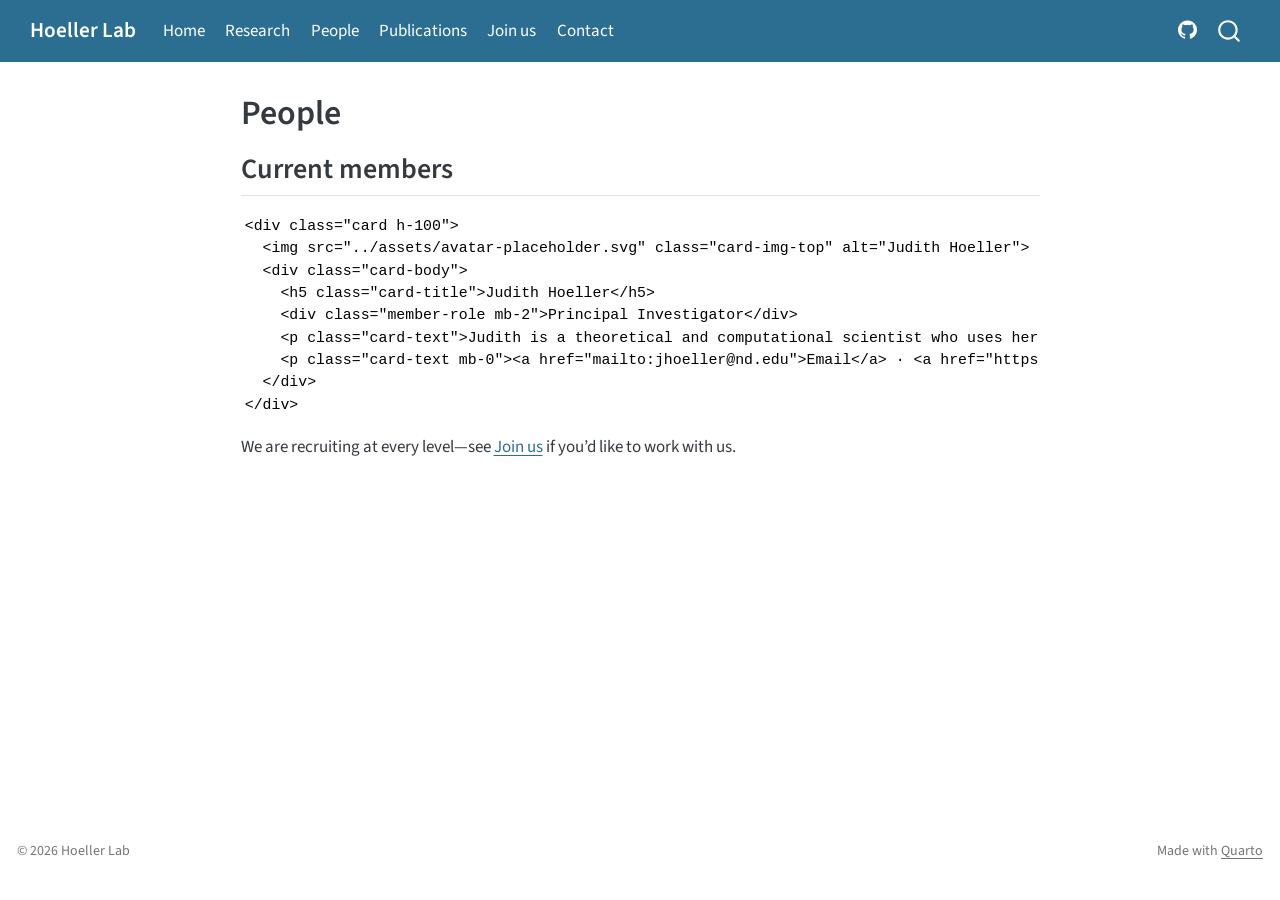
==== people/index.html @ ae56d8a6 "Built site for gh-pages" ====
<!DOCTYPE html>
<html xmlns="http://www.w3.org/1999/xhtml" lang="en" xml:lang="en"><head>

<meta charset="utf-8">
<meta name="generator" content="quarto-1.9.38">

<meta name="viewport" content="width=device-width, initial-scale=1.0, user-scalable=yes">


<title>People – Hoeller Lab</title>
<style>
/* Default styles provided by pandoc.
** See https://pandoc.org/MANUAL.html#variables-for-html for config info.
*/
code{white-space: pre-wrap;}
span.smallcaps{font-variant: small-caps;}
div.columns{display: flex; gap: min(4vw, 1.5em);}
div.column{flex: auto; overflow-x: auto;}
div.hanging-indent{margin-left: 1.5em; text-indent: -1.5em;}
ul.task-list{list-style: none;}
ul.task-list li input[type="checkbox"] {
  width: 0.8em;
  margin: 0 0.8em 0.2em -1em; /* quarto-specific, see https://github.com/quarto-dev/quarto-cli/issues/4556 */ 
  vertical-align: middle;
}
</style>


<script src="../site_libs/quarto-nav/quarto-nav.js"></script>
<script src="../site_libs/clipboard/clipboard.min.js"></script>
<script src="../site_libs/quarto-search/autocomplete.umd.js"></script>
<script src="../site_libs/quarto-search/fuse.min.js"></script>
<script src="../site_libs/quarto-search/quarto-search.js"></script>
<meta name="quarto:offset" content="../">
<script src="../site_libs/quarto-html/quarto.js" type="module"></script>
<script src="../site_libs/quarto-html/tabsets/tabsets.js" type="module"></script>
<script src="../site_libs/quarto-html/popper.min.js"></script>
<script src="../site_libs/quarto-html/tippy.umd.min.js"></script>
<script src="../site_libs/quarto-html/anchor.min.js"></script>
<link href="../site_libs/quarto-html/tippy.css" rel="stylesheet">
<link href="../site_libs/quarto-html/quarto-syntax-highlighting-15634bcf2e68342d4ad2dfa704d543f6.css" rel="stylesheet" id="quarto-text-highlighting-styles">
<script src="../site_libs/bootstrap/bootstrap.min.js"></script>
<link href="../site_libs/bootstrap/bootstrap-icons.css" rel="stylesheet">
<link href="../site_libs/bootstrap/bootstrap-943468c8ff3b602258d80865b2e9649a.min.css" rel="stylesheet" append-hash="true" id="quarto-bootstrap" data-mode="light">
<script id="quarto-search-options" type="application/json">{
  "location": "navbar",
  "copy-button": false,
  "collapse-after": 3,
  "panel-placement": "end",
  "type": "overlay",
  "limit": 50,
  "keyboard-shortcut": [
    "f",
    "/",
    "s"
  ],
  "show-item-context": false,
  "language": {
    "search-no-results-text": "No results",
    "search-matching-documents-text": "matching documents",
    "search-copy-link-title": "Copy link to search",
    "search-hide-matches-text": "Hide additional matches",
    "search-more-match-text": "more match in this document",
    "search-more-matches-text": "more matches in this document",
    "search-clear-button-title": "Clear",
    "search-text-placeholder": "",
    "search-detached-cancel-button-title": "Cancel",
    "search-submit-button-title": "Submit",
    "search-label": "Search"
  }
}</script>


</head>

<body class="nav-fixed fullcontent quarto-light">

<div id="quarto-search-results"></div>
  <header id="quarto-header" class="headroom fixed-top">
    <nav class="navbar navbar-expand-lg " data-bs-theme="dark">
      <div class="navbar-container container-fluid">
      <div class="navbar-brand-container mx-auto">
    <a class="navbar-brand" href="../index.html">
    <span class="navbar-title">Hoeller Lab</span>
    </a>
  </div>
            <div id="quarto-search" class="" title="Search"></div>
          <button class="navbar-toggler" type="button" data-bs-toggle="collapse" data-bs-target="#navbarCollapse" aria-controls="navbarCollapse" role="menu" aria-expanded="false" aria-label="Toggle navigation" onclick="if (window.quartoToggleHeadroom) { window.quartoToggleHeadroom(); }">
  <span class="navbar-toggler-icon"></span>
</button>
          <div class="collapse navbar-collapse" id="navbarCollapse">
            <ul class="navbar-nav navbar-nav-scroll me-auto">
  <li class="nav-item">
    <a class="nav-link" href="../index.html"> 
<span class="menu-text">Home</span></a>
  </li>  
  <li class="nav-item">
    <a class="nav-link" href="../research.html"> 
<span class="menu-text">Research</span></a>
  </li>  
  <li class="nav-item">
    <a class="nav-link active" href="../people/index.html" aria-current="page"> 
<span class="menu-text">People</span></a>
  </li>  
  <li class="nav-item">
    <a class="nav-link" href="../publications.html"> 
<span class="menu-text">Publications</span></a>
  </li>  
  <li class="nav-item">
    <a class="nav-link" href="../join.html"> 
<span class="menu-text">Join us</span></a>
  </li>  
  <li class="nav-item">
    <a class="nav-link" href="../contact.html"> 
<span class="menu-text">Contact</span></a>
  </li>  
</ul>
            <ul class="navbar-nav navbar-nav-scroll ms-auto">
  <li class="nav-item compact">
    <a class="nav-link" href="https://github.com/hoellerlab"> <i class="bi bi-github" role="img" aria-label="GitHub">
</i> 
<span class="menu-text"></span></a>
  </li>  
</ul>
          </div> <!-- /navcollapse -->
            <div class="quarto-navbar-tools">
</div>
      </div> <!-- /container-fluid -->
    </nav>
</header>
<!-- content -->
<div id="quarto-content" class="quarto-container page-columns page-rows-contents page-layout-article page-navbar">
<!-- sidebar -->
<!-- margin-sidebar -->
    
<!-- main -->
<main class="content" id="quarto-document-content">

<header id="title-block-header" class="quarto-title-block default">
<div class="quarto-title">
<h1 class="title">People</h1>
</div>



<div class="quarto-title-meta">

    
  
    
  </div>
  


</header>


<section id="current-members" class="level2">
<h2 class="anchored" data-anchor-id="current-members">Current members</h2>
<div class="people-grid row row-cols-1 row-cols-sm-2 row-cols-lg-3 g-4">
<div class="col">
<pre><code>&lt;div class="card h-100"&gt;
  &lt;img src="../assets/avatar-placeholder.svg" class="card-img-top" alt="Judith Hoeller"&gt;
  &lt;div class="card-body"&gt;
    &lt;h5 class="card-title"&gt;Judith Hoeller&lt;/h5&gt;
    &lt;div class="member-role mb-2"&gt;Principal Investigator&lt;/div&gt;
    &lt;p class="card-text"&gt;Judith is a theoretical and computational scientist who uses her background in mathematics and physics to study how the brain processes visual information. She earned her degrees at ETH Zurich, completed a PhD in theoretical condensed-matter physics at Yale, and moved into systems neuroscience as a postdoc at HHMI's Janelia Research Campus. Outside the lab she is usually outdoors—hiking, exploring new places, or swimming in lakes.&lt;/p&gt;
    &lt;p class="card-text mb-0"&gt;&lt;a href="mailto:jhoeller@nd.edu"&gt;Email&lt;/a&gt; · &lt;a href="https://scholar.google.com/citations?user=FicZM4wAAAAJ&amp;amp;hl=en"&gt;Google Scholar&lt;/a&gt; · &lt;a href="https://orcid.org/0009-0004-7261-4156"&gt;ORCID&lt;/a&gt;&lt;/p&gt;
  &lt;/div&gt;
&lt;/div&gt;</code></pre>
</div>
<p><!-- To add a member, copy one <div class="col"> … </div> block above and edit the photo, name, role, bio, and links. --></p>
</div>
<p>We are recruiting at every level—see <a href="../join.html">Join us</a> if you’d like to work with us.</p>


</section>

</main> <!-- /main -->
<script id="quarto-html-after-body" type="application/javascript">
  window.document.addEventListener("DOMContentLoaded", function (event) {
    const icon = "";
    const anchorJS = new window.AnchorJS();
    anchorJS.options = {
      placement: 'right',
      icon: icon
    };
    anchorJS.add('.anchored');
    const isCodeAnnotation = (el) => {
      for (const clz of el.classList) {
        if (clz.startsWith('code-annotation-')) {                     
          return true;
        }
      }
      return false;
    }
    const onCopySuccess = function(e) {
      // button target
      const button = e.trigger;
      // don't keep focus
      button.blur();
      // flash "checked"
      button.classList.add('code-copy-button-checked');
      var currentTitle = button.getAttribute("title");
      button.setAttribute("title", "Copied!");
      let tooltip;
      if (window.bootstrap) {
        button.setAttribute("data-bs-toggle", "tooltip");
        button.setAttribute("data-bs-placement", "left");
        button.setAttribute("data-bs-title", "Copied!");
        tooltip = new bootstrap.Tooltip(button, 
          { trigger: "manual", 
            customClass: "code-copy-button-tooltip",
            offset: [0, -8]});
        tooltip.show();    
      }
      setTimeout(function() {
        if (tooltip) {
          tooltip.hide();
          button.removeAttribute("data-bs-title");
          button.removeAttribute("data-bs-toggle");
          button.removeAttribute("data-bs-placement");
        }
        button.setAttribute("title", currentTitle);
        button.classList.remove('code-copy-button-checked');
      }, 1000);
      // clear code selection
      e.clearSelection();
    }
    const getTextToCopy = function(trigger) {
      const outerScaffold = trigger.parentElement.cloneNode(true);
      const codeEl = outerScaffold.querySelector('code');
      for (const childEl of codeEl.children) {
        if (isCodeAnnotation(childEl)) {
          childEl.remove();
        }
      }
      return codeEl.innerText;
    }
    const clipboard = new window.ClipboardJS('.code-copy-button:not([data-in-quarto-modal])', {
      text: getTextToCopy
    });
    clipboard.on('success', onCopySuccess);
    if (window.document.getElementById('quarto-embedded-source-code-modal')) {
      const clipboardModal = new window.ClipboardJS('.code-copy-button[data-in-quarto-modal]', {
        text: getTextToCopy,
        container: window.document.getElementById('quarto-embedded-source-code-modal')
      });
      clipboardModal.on('success', onCopySuccess);
    }
      var localhostRegex = new RegExp(/^(?:http|https):\/\/localhost\:?[0-9]*\//);
      var mailtoRegex = new RegExp(/^mailto:/);
        var filterRegex = new RegExp("https:\/\/hoellerlab\.github\.io");
      var isInternal = (href) => {
          return filterRegex.test(href) || localhostRegex.test(href) || mailtoRegex.test(href);
      }
      // Inspect non-navigation links and adorn them if external
     var links = window.document.querySelectorAll('a[href]:not(.nav-link):not(.navbar-brand):not(.toc-action):not(.sidebar-link):not(.sidebar-item-toggle):not(.pagination-link):not(.no-external):not([aria-hidden]):not(.dropdown-item):not(.quarto-navigation-tool):not(.about-link)');
      for (var i=0; i<links.length; i++) {
        const link = links[i];
        if (!isInternal(link.href)) {
          // undo the damage that might have been done by quarto-nav.js in the case of
          // links that we want to consider external
          if (link.dataset.originalHref !== undefined) {
            link.href = link.dataset.originalHref;
          }
            // target, if specified
            link.setAttribute("target", "_blank");
            if (link.getAttribute("rel") === null) {
              link.setAttribute("rel", "noopener");
            }
        }
      }
    function tippyHover(el, contentFn, onTriggerFn, onUntriggerFn) {
      const config = {
        allowHTML: true,
        maxWidth: 500,
        delay: 100,
        arrow: false,
        appendTo: function(el) {
            return el.parentElement;
        },
        interactive: true,
        interactiveBorder: 10,
        theme: 'quarto',
        placement: 'bottom-start',
      };
      if (contentFn) {
        config.content = contentFn;
      }
      if (onTriggerFn) {
        config.onTrigger = onTriggerFn;
      }
      if (onUntriggerFn) {
        config.onUntrigger = onUntriggerFn;
      }
      window.tippy(el, config); 
    }
    const noterefs = window.document.querySelectorAll('a[role="doc-noteref"]');
    for (var i=0; i<noterefs.length; i++) {
      const ref = noterefs[i];
      tippyHover(ref, function() {
        // use id or data attribute instead here
        let href = ref.getAttribute('data-footnote-href') || ref.getAttribute('href');
        try { href = new URL(href).hash; } catch {}
        const id = href.replace(/^#\/?/, "");
        const note = window.document.getElementById(id);
        if (note) {
          return note.innerHTML;
        } else {
          return "";
        }
      });
    }
    const xrefs = window.document.querySelectorAll('a.quarto-xref');
    const processXRef = (id, note) => {
      // Strip column container classes
      const stripColumnClz = (el) => {
        el.classList.remove("page-full", "page-columns");
        if (el.children) {
          for (const child of el.children) {
            stripColumnClz(child);
          }
        }
      }
      stripColumnClz(note)
      if (id === null || id.startsWith('sec-')) {
        // Special case sections, only their first couple elements
        const container = document.createElement("div");
        if (note.children && note.children.length > 2) {
          container.appendChild(note.children[0].cloneNode(true));
          for (let i = 1; i < note.children.length; i++) {
            const child = note.children[i];
            if (child.tagName === "P" && child.innerText === "") {
              continue;
            } else {
              container.appendChild(child.cloneNode(true));
              break;
            }
          }
          if (window.Quarto?.typesetMath) {
            window.Quarto.typesetMath(container);
          }
          return container.innerHTML
        } else {
          if (window.Quarto?.typesetMath) {
            window.Quarto.typesetMath(note);
          }
          return note.innerHTML;
        }
      } else {
        // Remove any anchor links if they are present
        const anchorLink = note.querySelector('a.anchorjs-link');
        if (anchorLink) {
          anchorLink.remove();
        }
        if (window.Quarto?.typesetMath) {
          window.Quarto.typesetMath(note);
        }
        if (note.classList.contains("callout")) {
          return note.outerHTML;
        } else {
          return note.innerHTML;
        }
      }
    }
    for (var i=0; i<xrefs.length; i++) {
      const xref = xrefs[i];
      tippyHover(xref, undefined, function(instance) {
        instance.disable();
        let url = xref.getAttribute('href');
        let hash = undefined; 
        if (url.startsWith('#')) {
          hash = url;
        } else {
          try { hash = new URL(url).hash; } catch {}
        }
        if (hash) {
          const id = hash.replace(/^#\/?/, "");
          const note = window.document.getElementById(id);
          if (note !== null) {
            try {
              const html = processXRef(id, note.cloneNode(true));
              instance.setContent(html);
            } finally {
              instance.enable();
              instance.show();
            }
          } else {
            // See if we can fetch this
            fetch(url.split('#')[0])
            .then(res => res.text())
            .then(html => {
              const parser = new DOMParser();
              const htmlDoc = parser.parseFromString(html, "text/html");
              const note = htmlDoc.getElementById(id);
              if (note !== null) {
                const html = processXRef(id, note);
                instance.setContent(html);
              } 
            }).finally(() => {
              instance.enable();
              instance.show();
            });
          }
        } else {
          // See if we can fetch a full url (with no hash to target)
          // This is a special case and we should probably do some content thinning / targeting
          fetch(url)
          .then(res => res.text())
          .then(html => {
            const parser = new DOMParser();
            const htmlDoc = parser.parseFromString(html, "text/html");
            const note = htmlDoc.querySelector('main.content');
            if (note !== null) {
              // This should only happen for chapter cross references
              // (since there is no id in the URL)
              // remove the first header
              if (note.children.length > 0 && note.children[0].tagName === "HEADER") {
                note.children[0].remove();
              }
              const html = processXRef(null, note);
              instance.setContent(html);
            } 
          }).finally(() => {
            instance.enable();
            instance.show();
          });
        }
      }, function(instance) {
      });
    }
        let selectedAnnoteEl;
        const selectorForAnnotation = ( cell, annotation) => {
          let cellAttr = 'data-code-cell="' + cell + '"';
          let lineAttr = 'data-code-annotation="' +  annotation + '"';
          const selector = 'span[' + cellAttr + '][' + lineAttr + ']';
          return selector;
        }
        const selectCodeLines = (annoteEl) => {
          const doc = window.document;
          const targetCell = annoteEl.getAttribute("data-target-cell");
          const targetAnnotation = annoteEl.getAttribute("data-target-annotation");
          const annoteSpan = window.document.querySelector(selectorForAnnotation(targetCell, targetAnnotation));
          const lines = annoteSpan.getAttribute("data-code-lines").split(",");
          const lineIds = lines.map((line) => {
            return targetCell + "-" + line;
          })
          let top = null;
          let height = null;
          let parent = null;
          if (lineIds.length > 0) {
              //compute the position of the single el (top and bottom and make a div)
              const el = window.document.getElementById(lineIds[0]);
              top = el.offsetTop;
              height = el.offsetHeight;
              parent = el.parentElement.parentElement;
            if (lineIds.length > 1) {
              const lastEl = window.document.getElementById(lineIds[lineIds.length - 1]);
              const bottom = lastEl.offsetTop + lastEl.offsetHeight;
              height = bottom - top;
            }
            if (top !== null && height !== null && parent !== null) {
              // cook up a div (if necessary) and position it 
              let div = window.document.getElementById("code-annotation-line-highlight");
              if (div === null) {
                div = window.document.createElement("div");
                div.setAttribute("id", "code-annotation-line-highlight");
                div.style.position = 'absolute';
                parent.appendChild(div);
              }
              div.style.top = top - 2 + "px";
              div.style.height = height + 4 + "px";
              div.style.left = 0;
              let gutterDiv = window.document.getElementById("code-annotation-line-highlight-gutter");
              if (gutterDiv === null) {
                gutterDiv = window.document.createElement("div");
                gutterDiv.setAttribute("id", "code-annotation-line-highlight-gutter");
                gutterDiv.style.position = 'absolute';
                const codeCell = window.document.getElementById(targetCell);
                const gutter = codeCell.querySelector('.code-annotation-gutter');
                gutter.appendChild(gutterDiv);
              }
              gutterDiv.style.top = top - 2 + "px";
              gutterDiv.style.height = height + 4 + "px";
            }
            selectedAnnoteEl = annoteEl;
          }
        };
        const unselectCodeLines = () => {
          const elementsIds = ["code-annotation-line-highlight", "code-annotation-line-highlight-gutter"];
          elementsIds.forEach((elId) => {
            const div = window.document.getElementById(elId);
            if (div) {
              div.remove();
            }
          });
          selectedAnnoteEl = undefined;
        };
          // Handle positioning of the toggle
      window.addEventListener(
        "resize",
        throttle(() => {
          elRect = undefined;
          if (selectedAnnoteEl) {
            selectCodeLines(selectedAnnoteEl);
          }
        }, 10)
      );
      function throttle(fn, ms) {
      let throttle = false;
      let timer;
        return (...args) => {
          if(!throttle) { // first call gets through
              fn.apply(this, args);
              throttle = true;
          } else { // all the others get throttled
              if(timer) clearTimeout(timer); // cancel #2
              timer = setTimeout(() => {
                fn.apply(this, args);
                timer = throttle = false;
              }, ms);
          }
        };
      }
        // Attach click handler to the DT
        const annoteDls = window.document.querySelectorAll('dt[data-target-cell]');
        for (const annoteDlNode of annoteDls) {
          annoteDlNode.addEventListener('click', (event) => {
            const clickedEl = event.target;
            if (clickedEl !== selectedAnnoteEl) {
              unselectCodeLines();
              const activeEl = window.document.querySelector('dt[data-target-cell].code-annotation-active');
              if (activeEl) {
                activeEl.classList.remove('code-annotation-active');
              }
              selectCodeLines(clickedEl);
              clickedEl.classList.add('code-annotation-active');
            } else {
              // Unselect the line
              unselectCodeLines();
              clickedEl.classList.remove('code-annotation-active');
            }
          });
        }
    const findCites = (el) => {
      const parentEl = el.parentElement;
      if (parentEl) {
        const cites = parentEl.dataset.cites;
        if (cites) {
          return {
            el,
            cites: cites.split(' ')
          };
        } else {
          return findCites(el.parentElement)
        }
      } else {
        return undefined;
      }
    };
    var bibliorefs = window.document.querySelectorAll('a[role="doc-biblioref"]');
    for (var i=0; i<bibliorefs.length; i++) {
      const ref = bibliorefs[i];
      const citeInfo = findCites(ref);
      if (citeInfo) {
        tippyHover(citeInfo.el, function() {
          var popup = window.document.createElement('div');
          citeInfo.cites.forEach(function(cite) {
            var citeDiv = window.document.createElement('div');
            citeDiv.classList.add('hanging-indent');
            citeDiv.classList.add('csl-entry');
            var biblioDiv = window.document.getElementById('ref-' + cite);
            if (biblioDiv) {
              citeDiv.innerHTML = biblioDiv.innerHTML;
            }
            popup.appendChild(citeDiv);
          });
          return popup.innerHTML;
        });
      }
    }
  });
  </script>
</div> <!-- /content -->
<footer class="footer">
  <div class="nav-footer">
    <div class="nav-footer-left">
<p>© 2026 Hoeller Lab</p>
</div>   
    <div class="nav-footer-center">
      &nbsp;
    </div>
    <div class="nav-footer-right">
<p>Made with <a href="https://quarto.org">Quarto</a></p>
</div>
  </div>
</footer>




</body></html>
---- site_libs/quarto-html/tippy.css ----
.tippy-box[data-animation=fade][data-state=hidden]{opacity:0}[data-tippy-root]{max-width:calc(100vw - 10px)}.tippy-box{position:relative;background-color:#333;color:#fff;border-radius:4px;font-size:14px;line-height:1.4;white-space:normal;outline:0;transition-property:transform,visibility,opacity}.tippy-box[data-placement^=top]>.tippy-arrow{bottom:0}.tippy-box[data-placement^=top]>.tippy-arrow:before{bottom:-7px;left:0;border-width:8px 8px 0;border-top-color:initial;transform-origin:center top}.tippy-box[data-placement^=bottom]>.tippy-arrow{top:0}.tippy-box[data-placement^=bottom]>.tippy-arrow:before{top:-7px;left:0;border-width:0 8px 8px;border-bottom-color:initial;transform-origin:center bottom}.tippy-box[data-placement^=left]>.tippy-arrow{right:0}.tippy-box[data-placement^=left]>.tippy-arrow:before{border-width:8px 0 8px 8px;border-left-color:initial;right:-7px;transform-origin:center left}.tippy-box[data-placement^=right]>.tippy-arrow{left:0}.tippy-box[data-placement^=right]>.tippy-arrow:before{left:-7px;border-width:8px 8px 8px 0;border-right-color:initial;transform-origin:center right}.tippy-box[data-inertia][data-state=visible]{transition-timing-function:cubic-bezier(.54,1.5,.38,1.11)}.tippy-arrow{width:16px;height:16px;color:#333}.tippy-arrow:before{content:"";position:absolute;border-color:transparent;border-style:solid}.tippy-content{position:relative;padding:5px 9px;z-index:1}
---- site_libs/quarto-html/quarto-syntax-highlighting-15634bcf2e68342d4ad2dfa704d543f6.css ----
/* quarto syntax highlight colors */
:root {
  --quarto-hl-ot-color: #003B4F;
  --quarto-hl-at-color: #657422;
  --quarto-hl-ss-color: #20794D;
  --quarto-hl-an-color: #5E5E5E;
  --quarto-hl-fu-color: #4758AB;
  --quarto-hl-st-color: #20794D;
  --quarto-hl-cf-color: #003B4F;
  --quarto-hl-op-color: #5E5E5E;
  --quarto-hl-er-color: #AD0000;
  --quarto-hl-bn-color: #AD0000;
  --quarto-hl-al-color: #AD0000;
  --quarto-hl-va-color: #111111;
  --quarto-hl-bu-color: inherit;
  --quarto-hl-ex-color: inherit;
  --quarto-hl-pp-color: #AD0000;
  --quarto-hl-in-color: #5E5E5E;
  --quarto-hl-vs-color: #20794D;
  --quarto-hl-wa-color: #5E5E5E;
  --quarto-hl-do-color: #5E5E5E;
  --quarto-hl-im-color: #00769E;
  --quarto-hl-ch-color: #20794D;
  --quarto-hl-dt-color: #AD0000;
  --quarto-hl-fl-color: #AD0000;
  --quarto-hl-co-color: #5E5E5E;
  --quarto-hl-cv-color: #5E5E5E;
  --quarto-hl-cn-color: #8f5902;
  --quarto-hl-sc-color: #5E5E5E;
  --quarto-hl-dv-color: #AD0000;
  --quarto-hl-kw-color: #003B4F;
}

/* other quarto variables */
:root {
  --quarto-font-monospace: SFMono-Regular, Menlo, Monaco, Consolas, "Liberation Mono", "Courier New", monospace;
}

/* syntax highlight based on Pandoc's rules */
pre > code.sourceCode > span {
  color: #003B4F;
}

code.sourceCode > span {
  color: #003B4F;
}

div.sourceCode,
div.sourceCode pre.sourceCode {
  color: #003B4F;
}

/* Normal */
code span {
  color: #003B4F;
}

/* Alert */
code span.al {
  color: #AD0000;
  font-style: inherit;
}

/* Annotation */
code span.an {
  color: #5E5E5E;
  font-style: inherit;
}

/* Attribute */
code span.at {
  color: #657422;
  font-style: inherit;
}

/* BaseN */
code span.bn {
  color: #AD0000;
  font-style: inherit;
}

/* BuiltIn */
code span.bu {
  font-style: inherit;
}

/* ControlFlow */
code span.cf {
  color: #003B4F;
  font-weight: bold;
  font-style: inherit;
}

/* Char */
code span.ch {
  color: #20794D;
  font-style: inherit;
}

/* Constant */
code span.cn {
  color: #8f5902;
  font-style: inherit;
}

/* Comment */
code span.co {
  color: #5E5E5E;
  font-style: inherit;
}

/* CommentVar */
code span.cv {
  color: #5E5E5E;
  font-style: italic;
}

/* Documentation */
code span.do {
  color: #5E5E5E;
  font-style: italic;
}

/* DataType */
code span.dt {
  color: #AD0000;
  font-style: inherit;
}

/* DecVal */
code span.dv {
  color: #AD0000;
  font-style: inherit;
}

/* Error */
code span.er {
  color: #AD0000;
  font-style: inherit;
}

/* Extension */
code span.ex {
  font-style: inherit;
}

/* Float */
code span.fl {
  color: #AD0000;
  font-style: inherit;
}

/* Function */
code span.fu {
  color: #4758AB;
  font-style: inherit;
}

/* Import */
code span.im {
  color: #00769E;
  font-style: inherit;
}

/* Information */
code span.in {
  color: #5E5E5E;
  font-style: inherit;
}

/* Keyword */
code span.kw {
  color: #003B4F;
  font-weight: bold;
  font-style: inherit;
}

/* Operator */
code span.op {
  color: #5E5E5E;
  font-style: inherit;
}

/* Other */
code span.ot {
  color: #003B4F;
  font-style: inherit;
}

/* Preprocessor */
code span.pp {
  color: #AD0000;
  font-style: inherit;
}

/* SpecialChar */
code span.sc {
  color: #5E5E5E;
  font-style: inherit;
}

/* SpecialString */
code span.ss {
  color: #20794D;
  font-style: inherit;
}

/* String */
code span.st {
  color: #20794D;
  font-style: inherit;
}

/* Variable */
code span.va {
  color: #111111;
  font-style: inherit;
}

/* VerbatimString */
code span.vs {
  color: #20794D;
  font-style: inherit;
}

/* Warning */
code span.wa {
  color: #5E5E5E;
  font-style: italic;
}

.prevent-inlining {
  content: "</";
}

/*# sourceMappingURL=f23921c56f73e400b49028c9186a1aa0.css.map */
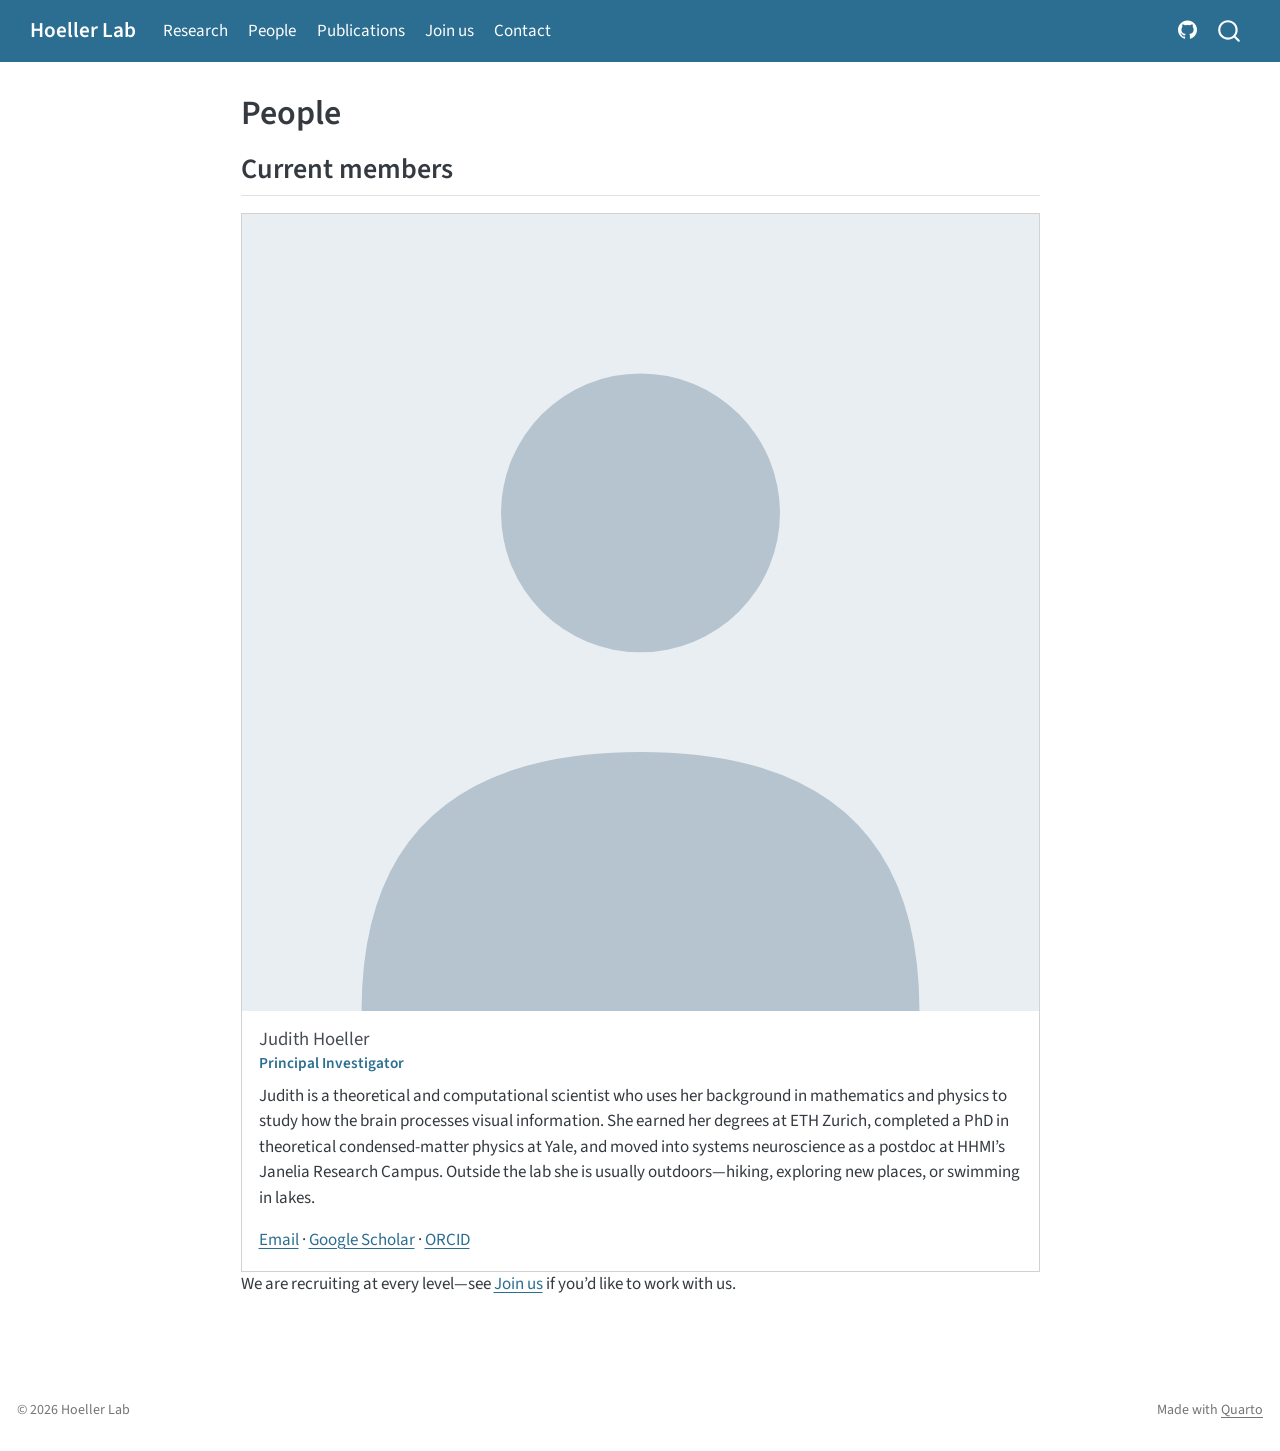
==== commit 7013887c: "Built site for gh-pages" ====
--- a/people/index.html
+++ b/people/index.html
@@ -91,10 +91,6 @@
           <div class="collapse navbar-collapse" id="navbarCollapse">
             <ul class="navbar-nav navbar-nav-scroll me-auto">
   <li class="nav-item">
-    <a class="nav-link" href="../index.html"> 
-<span class="menu-text">Home</span></a>
-  </li>  
-  <li class="nav-item">
     <a class="nav-link" href="../research.html"> 
 <span class="menu-text">Research</span></a>
   </li>  
@@ -159,18 +155,26 @@
 <h2 class="anchored" data-anchor-id="current-members">Current members</h2>
 <div class="people-grid row row-cols-1 row-cols-sm-2 row-cols-lg-3 g-4">
 <div class="col">
-<pre><code>&lt;div class="card h-100"&gt;
-  &lt;img src="../assets/avatar-placeholder.svg" class="card-img-top" alt="Judith Hoeller"&gt;
-  &lt;div class="card-body"&gt;
-    &lt;h5 class="card-title"&gt;Judith Hoeller&lt;/h5&gt;
-    &lt;div class="member-role mb-2"&gt;Principal Investigator&lt;/div&gt;
-    &lt;p class="card-text"&gt;Judith is a theoretical and computational scientist who uses her background in mathematics and physics to study how the brain processes visual information. She earned her degrees at ETH Zurich, completed a PhD in theoretical condensed-matter physics at Yale, and moved into systems neuroscience as a postdoc at HHMI's Janelia Research Campus. Outside the lab she is usually outdoors—hiking, exploring new places, or swimming in lakes.&lt;/p&gt;
-    &lt;p class="card-text mb-0"&gt;&lt;a href="mailto:jhoeller@nd.edu"&gt;Email&lt;/a&gt; · &lt;a href="https://scholar.google.com/citations?user=FicZM4wAAAAJ&amp;amp;hl=en"&gt;Google Scholar&lt;/a&gt; · &lt;a href="https://orcid.org/0009-0004-7261-4156"&gt;ORCID&lt;/a&gt;&lt;/p&gt;
-  &lt;/div&gt;
-&lt;/div&gt;</code></pre>
-</div>
-<p><!-- To add a member, copy one <div class="col"> … </div> block above and edit the photo, name, role, bio, and links. --></p>
-</div>
+<div class="card h-100">
+<img src="../assets/avatar-placeholder.svg" class="card-img-top" alt="Judith Hoeller">
+<div class="card-body">
+<h5 class="card-title anchored">
+Judith Hoeller
+</h5>
+<div class="member-role mb-2">
+Principal Investigator
+</div>
+<p class="card-text">
+Judith is a theoretical and computational scientist who uses her background in mathematics and physics to study how the brain processes visual information. She earned her degrees at ETH Zurich, completed a PhD in theoretical condensed-matter physics at Yale, and moved into systems neuroscience as a postdoc at HHMI’s Janelia Research Campus. Outside the lab she is usually outdoors—hiking, exploring new places, or swimming in lakes.
+</p>
+<p class="card-text mb-0">
+<a href="mailto:jhoeller@nd.edu">Email</a> · <a href="https://scholar.google.com/citations?user=FicZM4wAAAAJ&amp;hl=en">Google Scholar</a> · <a href="https://orcid.org/0009-0004-7261-4156">ORCID</a>
+</p>
+</div>
+</div>
+</div>
+</div>
+<!-- To add a member, copy one whole `<div class="col"> … </div>` block above (from this line's block) and edit the photo, name, role, bio, and links. Keep every HTML tag flush to the left margin — indenting a line by 4+ spaces makes it render as literal text. -->
 <p>We are recruiting at every level—see <a href="../join.html">Join us</a> if you’d like to work with us.</p>
 
 
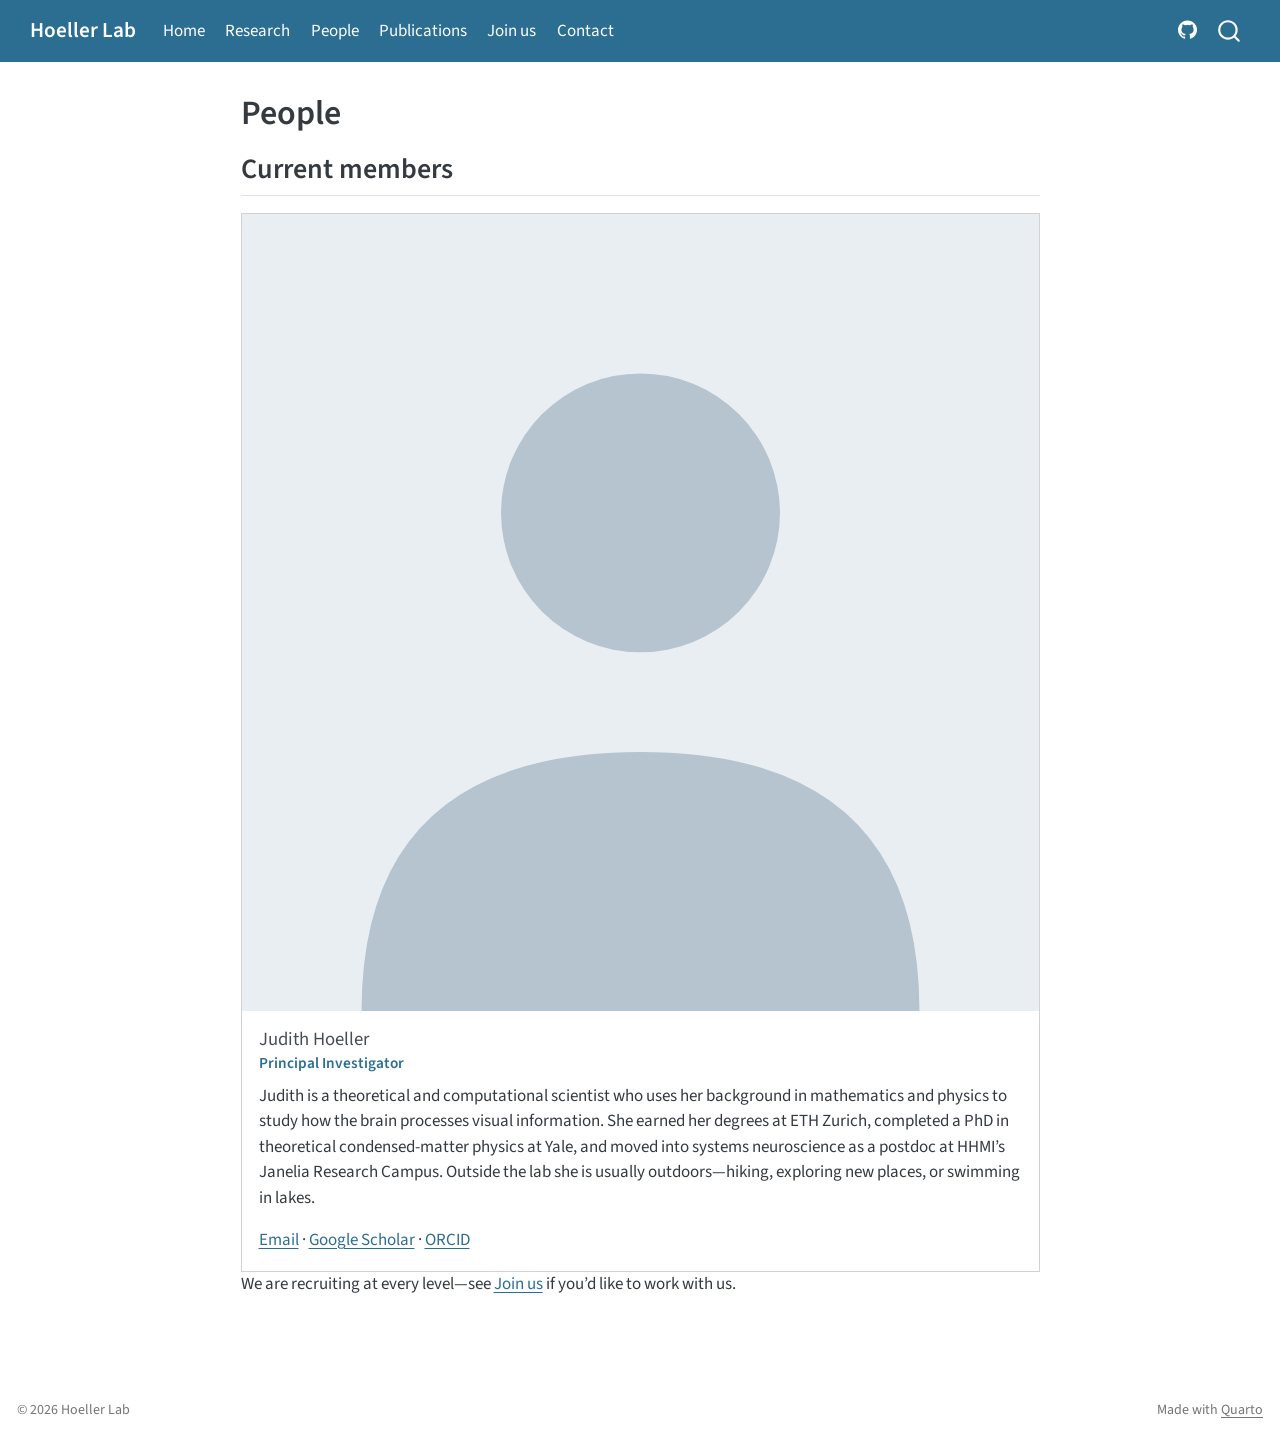
==== commit 485a1889: "Built site for gh-pages" ====
--- a/people/index.html
+++ b/people/index.html
@@ -91,6 +91,10 @@
           <div class="collapse navbar-collapse" id="navbarCollapse">
             <ul class="navbar-nav navbar-nav-scroll me-auto">
   <li class="nav-item">
+    <a class="nav-link" href="../index.html"> 
+<span class="menu-text">Home</span></a>
+  </li>  
+  <li class="nav-item">
     <a class="nav-link" href="../research.html"> 
 <span class="menu-text">Research</span></a>
   </li>  
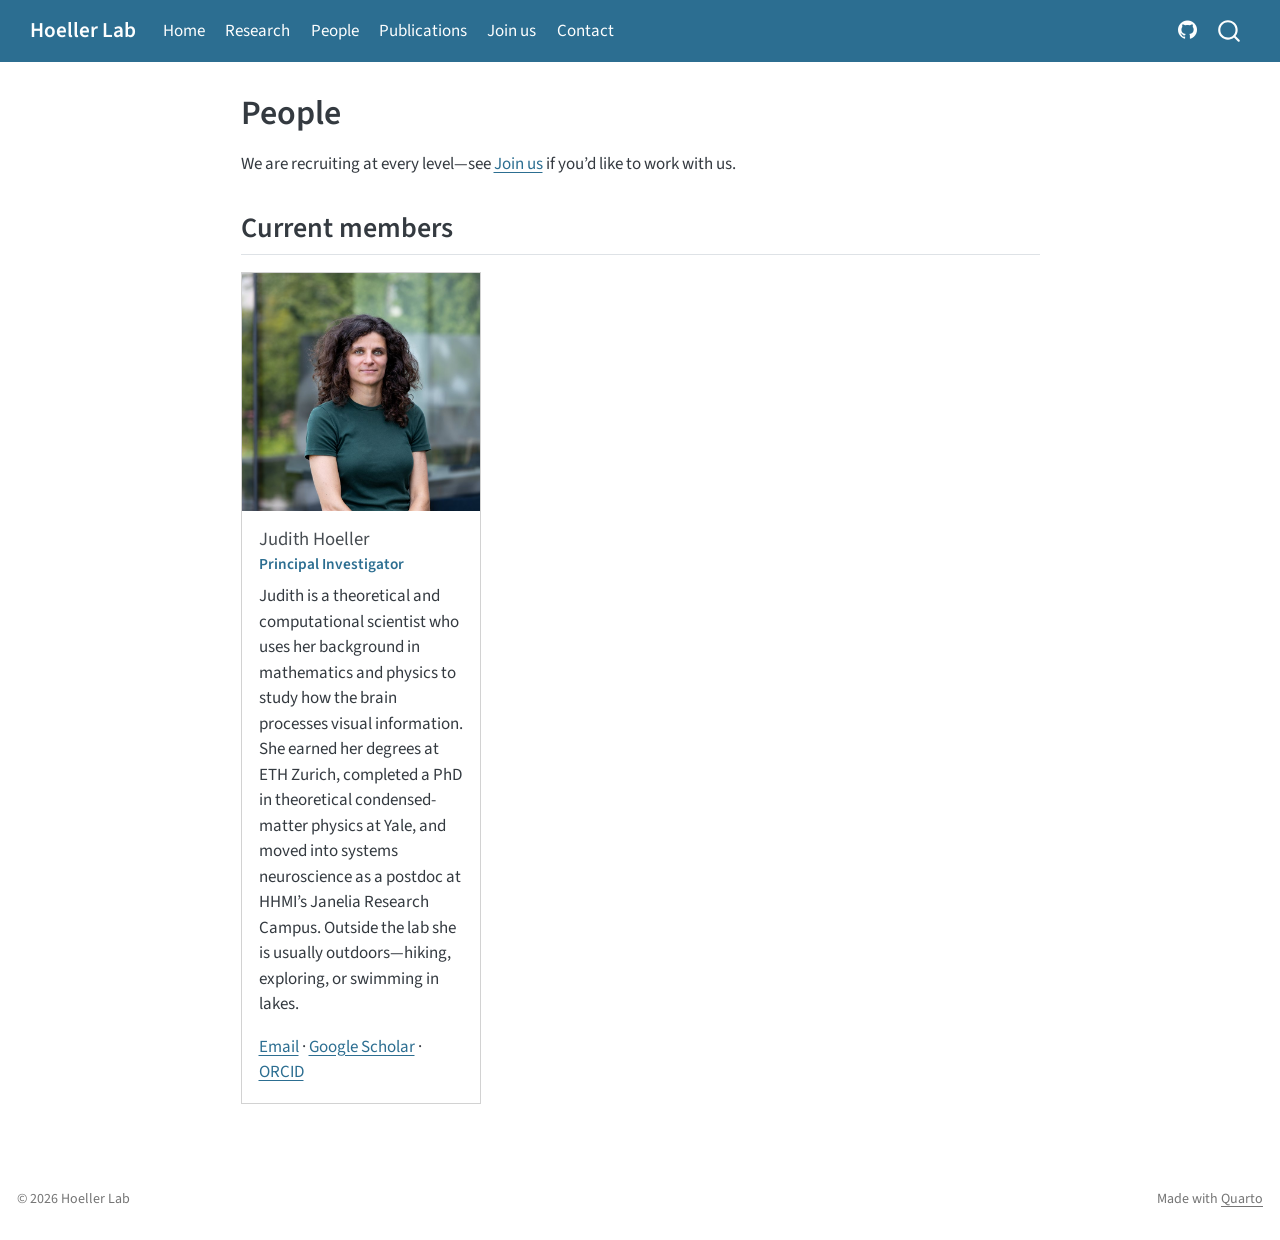
==== commit 6fa0c1c8: "Built site for gh-pages" ====
--- a/people/index.html
+++ b/people/index.html
@@ -41,7 +41,7 @@
 <link href="../site_libs/quarto-html/quarto-syntax-highlighting-15634bcf2e68342d4ad2dfa704d543f6.css" rel="stylesheet" id="quarto-text-highlighting-styles">
 <script src="../site_libs/bootstrap/bootstrap.min.js"></script>
 <link href="../site_libs/bootstrap/bootstrap-icons.css" rel="stylesheet">
-<link href="../site_libs/bootstrap/bootstrap-943468c8ff3b602258d80865b2e9649a.min.css" rel="stylesheet" append-hash="true" id="quarto-bootstrap" data-mode="light">
+<link href="../site_libs/bootstrap/bootstrap-0e9038a509e5e3771d61ee8c5227505d.min.css" rel="stylesheet" append-hash="true" id="quarto-bootstrap" data-mode="light">
 <script id="quarto-search-options" type="application/json">{
   "location": "navbar",
   "copy-button": false,
@@ -155,12 +155,12 @@
 </header>
 
 
+<p>We are recruiting at every level—see <a href="../join.html">Join us</a> if you’d like to work with us.</p>
 <section id="current-members" class="level2">
 <h2 class="anchored" data-anchor-id="current-members">Current members</h2>
-<div class="people-grid row row-cols-1 row-cols-sm-2 row-cols-lg-3 g-4">
-<div class="col">
+<div class="people-grid">
 <div class="card h-100">
-<img src="../assets/avatar-placeholder.svg" class="card-img-top" alt="Judith Hoeller">
+<img src="../assets/Judith-1.jpg" class="card-img-top" alt="Judith Hoeller">
 <div class="card-body">
 <h5 class="card-title anchored">
 Judith Hoeller
@@ -169,7 +169,7 @@
 Principal Investigator
 </div>
 <p class="card-text">
-Judith is a theoretical and computational scientist who uses her background in mathematics and physics to study how the brain processes visual information. She earned her degrees at ETH Zurich, completed a PhD in theoretical condensed-matter physics at Yale, and moved into systems neuroscience as a postdoc at HHMI’s Janelia Research Campus. Outside the lab she is usually outdoors—hiking, exploring new places, or swimming in lakes.
+Judith is a theoretical and computational scientist who uses her background in mathematics and physics to study how the brain processes visual information. She earned her degrees at ETH Zurich, completed a PhD in theoretical condensed-matter physics at Yale, and moved into systems neuroscience as a postdoc at HHMI’s Janelia Research Campus. Outside the lab she is usually outdoors—hiking, exploring, or swimming in lakes.
 </p>
 <p class="card-text mb-0">
 <a href="mailto:jhoeller@nd.edu">Email</a> · <a href="https://scholar.google.com/citations?user=FicZM4wAAAAJ&amp;hl=en">Google Scholar</a> · <a href="https://orcid.org/0009-0004-7261-4156">ORCID</a>
@@ -177,9 +177,7 @@
 </div>
 </div>
 </div>
-</div>
-<!-- To add a member, copy one whole `<div class="col"> … </div>` block above (from this line's block) and edit the photo, name, role, bio, and links. Keep every HTML tag flush to the left margin — indenting a line by 4+ spaces makes it render as literal text. -->
-<p>We are recruiting at every level—see <a href="../join.html">Join us</a> if you’d like to work with us.</p>
+<!-- To add a member, copy one whole `<div class="card h-100"> … </div>` block above and edit the photo, name, role, bio, and links. Keep every HTML tag flush to the left margin — indenting a line by 4+ spaces makes it render as literal text. -->
 
 
 </section>
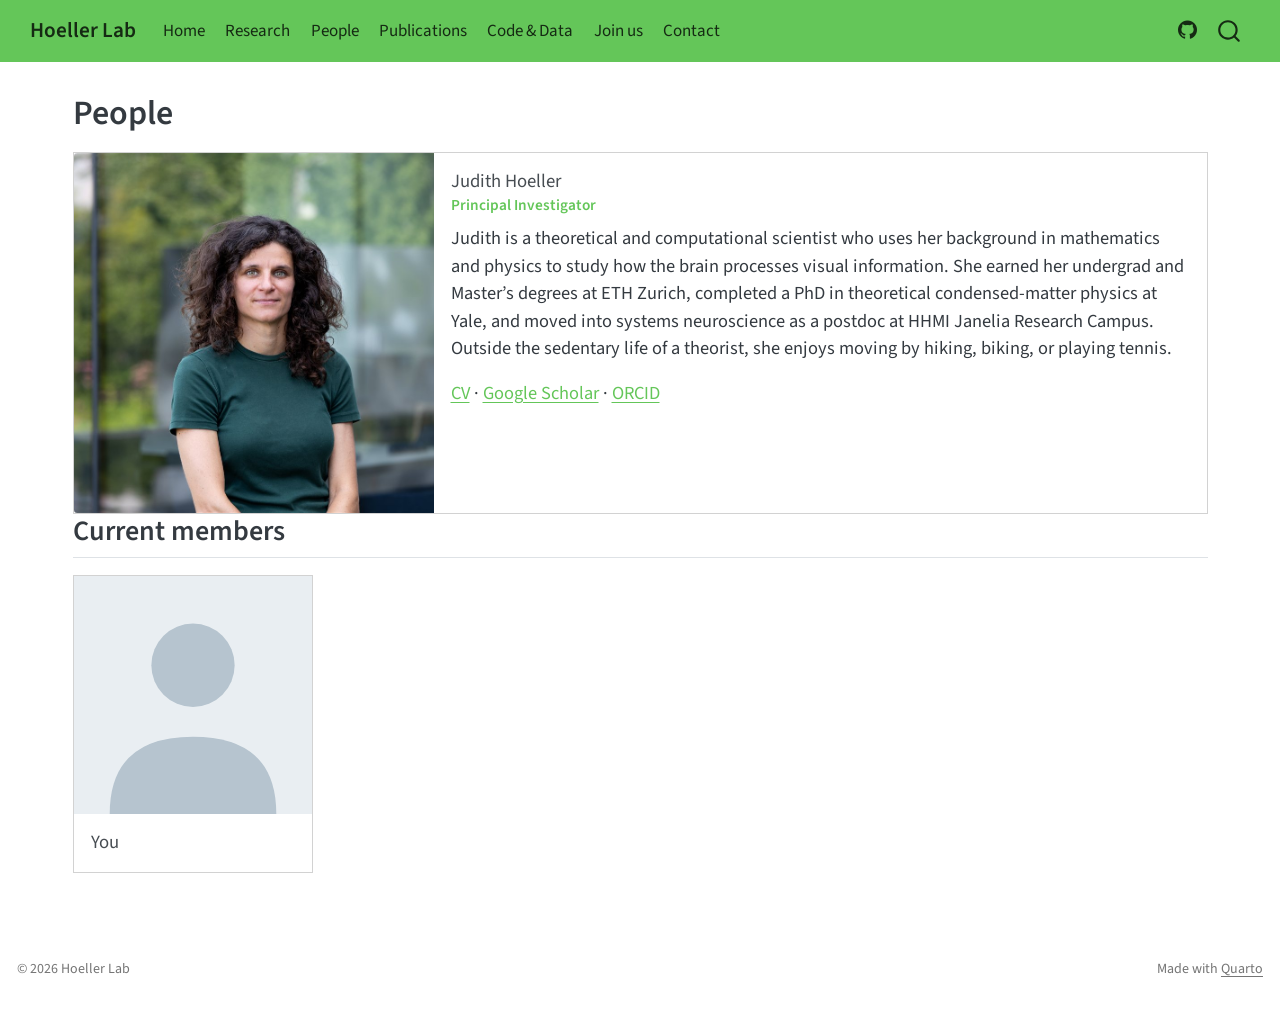
==== commit c68d5f3c: "Built site for gh-pages" ====
--- a/people/index.html
+++ b/people/index.html
@@ -41,7 +41,7 @@
 <link href="../site_libs/quarto-html/quarto-syntax-highlighting-15634bcf2e68342d4ad2dfa704d543f6.css" rel="stylesheet" id="quarto-text-highlighting-styles">
 <script src="../site_libs/bootstrap/bootstrap.min.js"></script>
 <link href="../site_libs/bootstrap/bootstrap-icons.css" rel="stylesheet">
-<link href="../site_libs/bootstrap/bootstrap-0e9038a509e5e3771d61ee8c5227505d.min.css" rel="stylesheet" append-hash="true" id="quarto-bootstrap" data-mode="light">
+<link href="../site_libs/bootstrap/bootstrap-fd69f7ab7a4b25a1e1d71ce8d837e568.min.css" rel="stylesheet" append-hash="true" id="quarto-bootstrap" data-mode="light">
 <script id="quarto-search-options" type="application/json">{
   "location": "navbar",
   "copy-button": false,
@@ -73,7 +73,7 @@
 
 </head>
 
-<body class="nav-fixed fullcontent quarto-light">
+<body class="nav-fixed quarto-light">
 
 <div id="quarto-search-results"></div>
   <header id="quarto-header" class="headroom fixed-top">
@@ -107,6 +107,10 @@
 <span class="menu-text">Publications</span></a>
   </li>  
   <li class="nav-item">
+    <a class="nav-link" href="../code-data.html"> 
+<span class="menu-text">Code &amp; Data</span></a>
+  </li>  
+  <li class="nav-item">
     <a class="nav-link" href="../join.html"> 
 <span class="menu-text">Join us</span></a>
   </li>  
@@ -129,12 +133,12 @@
     </nav>
 </header>
 <!-- content -->
-<div id="quarto-content" class="quarto-container page-columns page-rows-contents page-layout-article page-navbar">
+<div id="quarto-content" class="quarto-container page-columns page-rows-contents page-layout-full page-navbar">
 <!-- sidebar -->
 <!-- margin-sidebar -->
     
 <!-- main -->
-<main class="content" id="quarto-document-content">
+<main class="content column-page" id="quarto-document-content">
 
 <header id="title-block-header" class="quarto-title-block default">
 <div class="quarto-title">
@@ -143,7 +147,7 @@
 
 
 
-<div class="quarto-title-meta">
+<div class="quarto-title-meta column-page">
 
     
   
@@ -155,10 +159,7 @@
 </header>
 
 
-<p>We are recruiting at every level—see <a href="../join.html">Join us</a> if you’d like to work with us.</p>
-<section id="current-members" class="level2">
-<h2 class="anchored" data-anchor-id="current-members">Current members</h2>
-<div class="people-grid">
+<div class="people-grid pi-grid">
 <div class="card h-100">
 <img src="../assets/Judith-1.jpg" class="card-img-top" alt="Judith Hoeller">
 <div class="card-body">
@@ -169,10 +170,24 @@
 Principal Investigator
 </div>
 <p class="card-text">
-Judith is a theoretical and computational scientist who uses her background in mathematics and physics to study how the brain processes visual information. She earned her degrees at ETH Zurich, completed a PhD in theoretical condensed-matter physics at Yale, and moved into systems neuroscience as a postdoc at HHMI’s Janelia Research Campus. Outside the lab she is usually outdoors—hiking, exploring, or swimming in lakes.
+Judith is a theoretical and computational scientist who uses her background in mathematics and physics to study how the brain processes visual information. She earned her undergrad and Master’s degrees at ETH Zurich, completed a PhD in theoretical condensed-matter physics at Yale, and moved into systems neuroscience as a postdoc at HHMI Janelia Research Campus. Outside the sedentary life of a theorist, she enjoys moving by hiking, biking, or playing tennis.
 </p>
 <p class="card-text mb-0">
-<a href="mailto:jhoeller@nd.edu">Email</a> · <a href="https://scholar.google.com/citations?user=FicZM4wAAAAJ&amp;hl=en">Google Scholar</a> · <a href="https://orcid.org/0009-0004-7261-4156">ORCID</a>
+<a href="../assets/JH_CV_2026.pdf">CV</a> · <a href="https://scholar.google.com/citations?user=FicZM4wAAAAJ&amp;hl=en">Google Scholar</a> · <a href="https://orcid.org/0009-0004-7261-4156">ORCID</a>
+</p>
+</div>
+</div>
+</div>
+<section id="current-members" class="level2">
+<h2 class="anchored" data-anchor-id="current-members">Current members</h2>
+<div class="people-grid">
+<div class="card h-100">
+<img src="../assets/avatar-placeholder.svg" class="card-img-top" alt="Open position">
+<div class="card-body">
+<h5 class="card-title anchored">
+You
+</h5>
+<p class="card-text">
 </p>
 </div>
 </div>
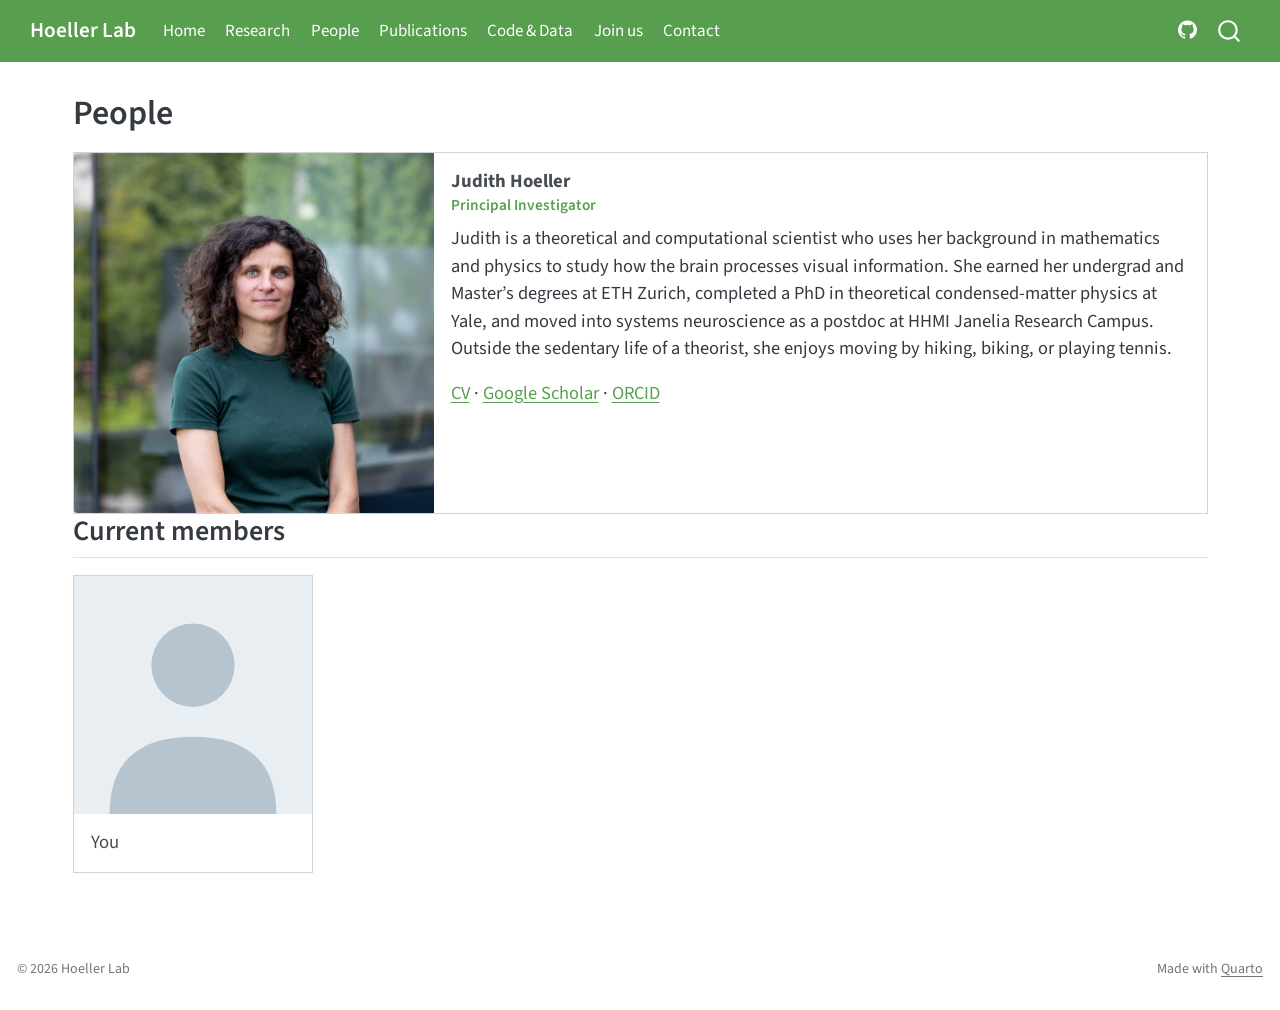
==== commit 5ce27e82: "Built site for gh-pages" ====
--- a/people/index.html
+++ b/people/index.html
@@ -41,7 +41,7 @@
 <link href="../site_libs/quarto-html/quarto-syntax-highlighting-15634bcf2e68342d4ad2dfa704d543f6.css" rel="stylesheet" id="quarto-text-highlighting-styles">
 <script src="../site_libs/bootstrap/bootstrap.min.js"></script>
 <link href="../site_libs/bootstrap/bootstrap-icons.css" rel="stylesheet">
-<link href="../site_libs/bootstrap/bootstrap-fd69f7ab7a4b25a1e1d71ce8d837e568.min.css" rel="stylesheet" append-hash="true" id="quarto-bootstrap" data-mode="light">
+<link href="../site_libs/bootstrap/bootstrap-734dedc5982a65c40e14f205580eb5c1.min.css" rel="stylesheet" append-hash="true" id="quarto-bootstrap" data-mode="light">
 <script id="quarto-search-options" type="application/json">{
   "location": "navbar",
   "copy-button": false,
@@ -164,7 +164,7 @@
 <img src="../assets/Judith-1.jpg" class="card-img-top" alt="Judith Hoeller">
 <div class="card-body">
 <h5 class="card-title anchored">
-Judith Hoeller
+<strong>Judith Hoeller</strong>
 </h5>
 <div class="member-role mb-2">
 Principal Investigator
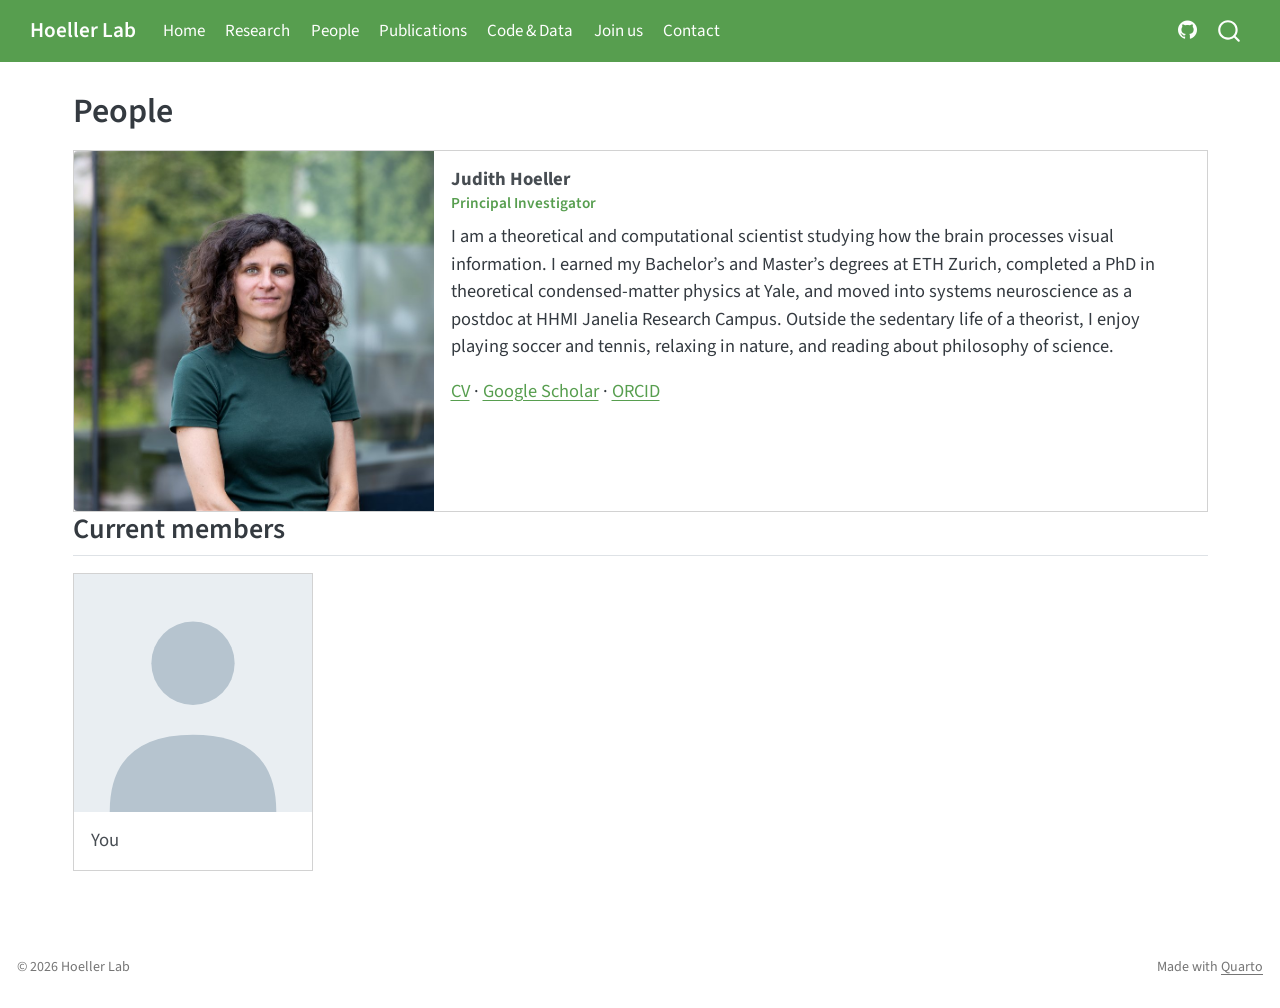
==== commit 1377730b: "Built site for gh-pages" ====
--- a/people/index.html
+++ b/people/index.html
@@ -2,7 +2,7 @@
 <html xmlns="http://www.w3.org/1999/xhtml" lang="en" xml:lang="en"><head>
 
 <meta charset="utf-8">
-<meta name="generator" content="quarto-1.9.38">
+<meta name="generator" content="quarto-1.10.18">
 
 <meta name="viewport" content="width=device-width, initial-scale=1.0, user-scalable=yes">
 
@@ -12,10 +12,13 @@
 /* Default styles provided by pandoc.
 ** See https://pandoc.org/MANUAL.html#variables-for-html for config info.
 */
-code{white-space: pre-wrap;}
 span.smallcaps{font-variant: small-caps;}
-div.columns{display: flex; gap: min(4vw, 1.5em);}
-div.column{flex: auto; overflow-x: auto;}
+div.columns{display: flex; gap: 1.5em;}
+div.column{flex: auto;}
+@media screen {
+div.columns{gap: min(4vw, 1.5em);}
+div.column{overflow-x: auto;}
+}
 div.hanging-indent{margin-left: 1.5em; text-indent: -1.5em;}
 ul.task-list{list-style: none;}
 ul.task-list li input[type="checkbox"] {
@@ -38,10 +41,10 @@
 <script src="../site_libs/quarto-html/tippy.umd.min.js"></script>
 <script src="../site_libs/quarto-html/anchor.min.js"></script>
 <link href="../site_libs/quarto-html/tippy.css" rel="stylesheet">
-<link href="../site_libs/quarto-html/quarto-syntax-highlighting-15634bcf2e68342d4ad2dfa704d543f6.css" rel="stylesheet" id="quarto-text-highlighting-styles">
+<link href="../site_libs/quarto-html/quarto-syntax-highlighting-64a204ab8560d761af7679ceaba22944.css" rel="stylesheet" id="quarto-text-highlighting-styles">
 <script src="../site_libs/bootstrap/bootstrap.min.js"></script>
 <link href="../site_libs/bootstrap/bootstrap-icons.css" rel="stylesheet">
-<link href="../site_libs/bootstrap/bootstrap-734dedc5982a65c40e14f205580eb5c1.min.css" rel="stylesheet" append-hash="true" id="quarto-bootstrap" data-mode="light">
+<link href="../site_libs/bootstrap/bootstrap-8070206e099d6270c2d68bb6889b895f.min.css" rel="stylesheet" append-hash="true" id="quarto-bootstrap" data-mode="light">
 <script id="quarto-search-options" type="application/json">{
   "location": "navbar",
   "copy-button": false,
@@ -170,7 +173,7 @@
 Principal Investigator
 </div>
 <p class="card-text">
-Judith is a theoretical and computational scientist who uses her background in mathematics and physics to study how the brain processes visual information. She earned her undergrad and Master’s degrees at ETH Zurich, completed a PhD in theoretical condensed-matter physics at Yale, and moved into systems neuroscience as a postdoc at HHMI Janelia Research Campus. Outside the sedentary life of a theorist, she enjoys moving by hiking, biking, or playing tennis.
+I am a theoretical and computational scientist studying how the brain processes visual information. I earned my Bachelor’s and Master’s degrees at ETH Zurich, completed a PhD in theoretical condensed-matter physics at Yale, and moved into systems neuroscience as a postdoc at HHMI Janelia Research Campus. Outside the sedentary life of a theorist, I enjoy playing soccer and tennis, relaxing in nature, and reading about philosophy of science.
 </p>
 <p class="card-text mb-0">
 <a href="../assets/JH_CV_2026.pdf">CV</a> · <a href="https://scholar.google.com/citations?user=FicZM4wAAAAJ&amp;hl=en">Google Scholar</a> · <a href="https://orcid.org/0009-0004-7261-4156">ORCID</a>
--- a/site_libs/quarto-html/quarto-syntax-highlighting-64a204ab8560d761af7679ceaba22944.css
+++ b/site_libs/quarto-html/quarto-syntax-highlighting-64a204ab8560d761af7679ceaba22944.css
@@ -0,0 +1,236 @@
+/* quarto syntax highlight colors */
+:root {
+  --quarto-hl-ot-color: #003B4F;
+  --quarto-hl-at-color: #657422;
+  --quarto-hl-ss-color: #20794D;
+  --quarto-hl-an-color: #5E5E5E;
+  --quarto-hl-fu-color: #4758AB;
+  --quarto-hl-st-color: #20794D;
+  --quarto-hl-cf-color: #003B4F;
+  --quarto-hl-op-color: #5E5E5E;
+  --quarto-hl-er-color: #AD0000;
+  --quarto-hl-bn-color: #AD0000;
+  --quarto-hl-al-color: #AD0000;
+  --quarto-hl-va-color: #111111;
+  --quarto-hl-bu-color: inherit;
+  --quarto-hl-ex-color: inherit;
+  --quarto-hl-pp-color: #AD0000;
+  --quarto-hl-in-color: #5E5E5E;
+  --quarto-hl-vs-color: #20794D;
+  --quarto-hl-wa-color: #5E5E5E;
+  --quarto-hl-do-color: #5E5E5E;
+  --quarto-hl-im-color: #00769E;
+  --quarto-hl-ch-color: #20794D;
+  --quarto-hl-dt-color: #AD0000;
+  --quarto-hl-fl-color: #AD0000;
+  --quarto-hl-co-color: #5E5E5E;
+  --quarto-hl-cv-color: #5E5E5E;
+  --quarto-hl-cn-color: #8f5902;
+  --quarto-hl-sc-color: #5E5E5E;
+  --quarto-hl-dv-color: #AD0000;
+  --quarto-hl-kw-color: #003B4F;
+}
+
+/* other quarto variables */
+:root {
+  --quarto-font-monospace: SFMono-Regular, Menlo, Monaco, Consolas, "Liberation Mono", "Courier New", monospace;
+}
+
+/* syntax highlight based on Pandoc's rules */
+pre > code.sourceCode > span {
+  color: #003B4F;
+}
+
+code.sourceCode > span {
+  color: #003B4F;
+}
+
+div.sourceCode,
+div.sourceCode pre.sourceCode {
+  color: #003B4F;
+}
+
+/* Normal */
+code span {
+  color: #003B4F;
+}
+
+/* Alert */
+code span.al {
+  color: #AD0000;
+  font-style: inherit;
+}
+
+/* Annotation */
+code span.an {
+  color: #5E5E5E;
+  font-style: inherit;
+}
+
+/* Attribute */
+code span.at {
+  color: #657422;
+  font-style: inherit;
+}
+
+/* BaseN */
+code span.bn {
+  color: #AD0000;
+  font-style: inherit;
+}
+
+/* BuiltIn */
+code span.bu {
+  font-style: inherit;
+}
+
+/* ControlFlow */
+code span.cf {
+  color: #003B4F;
+  font-weight: bold;
+  font-style: inherit;
+}
+
+/* Char */
+code span.ch {
+  color: #20794D;
+  font-style: inherit;
+}
+
+/* Constant */
+code span.cn {
+  color: #8f5902;
+  font-style: inherit;
+}
+
+/* Comment */
+code span.co {
+  color: #5E5E5E;
+  font-style: inherit;
+}
+
+/* CommentVar */
+code span.cv {
+  color: #5E5E5E;
+  font-style: italic;
+}
+
+/* Documentation */
+code span.do {
+  color: #5E5E5E;
+  font-style: italic;
+}
+
+/* DataType */
+code span.dt {
+  color: #AD0000;
+  font-style: inherit;
+}
+
+/* DecVal */
+code span.dv {
+  color: #AD0000;
+  font-style: inherit;
+}
+
+/* Error */
+code span.er {
+  color: #AD0000;
+  font-style: inherit;
+}
+
+/* Extension */
+code span.ex {
+  font-style: inherit;
+}
+
+/* Float */
+code span.fl {
+  color: #AD0000;
+  font-style: inherit;
+}
+
+/* Function */
+code span.fu {
+  color: #4758AB;
+  font-style: inherit;
+}
+
+/* Import */
+code span.im {
+  color: #00769E;
+  font-style: inherit;
+}
+
+/* Information */
+code span.in {
+  color: #5E5E5E;
+  font-style: inherit;
+}
+
+/* Keyword */
+code span.kw {
+  color: #003B4F;
+  font-weight: bold;
+  font-style: inherit;
+}
+
+/* Operator */
+code span.op {
+  color: #5E5E5E;
+  font-style: inherit;
+}
+
+/* Other */
+code span.ot {
+  color: #003B4F;
+  font-style: inherit;
+}
+
+/* Preprocessor */
+code span.pp {
+  color: #AD0000;
+  font-style: inherit;
+}
+
+/* SpecialChar */
+code span.sc {
+  color: #5E5E5E;
+  font-style: inherit;
+}
+
+/* SpecialString */
+code span.ss {
+  color: #20794D;
+  font-style: inherit;
+}
+
+/* String */
+code span.st {
+  color: #20794D;
+  font-style: inherit;
+}
+
+/* Variable */
+code span.va {
+  color: #111111;
+  font-style: inherit;
+}
+
+/* VerbatimString */
+code span.vs {
+  color: #20794D;
+  font-style: inherit;
+}
+
+/* Warning */
+code span.wa {
+  color: #5E5E5E;
+  font-style: italic;
+}
+
+.prevent-inlining {
+  content: "</";
+}
+
+/*# sourceMappingURL=9d8d5bb603a83b8298b89080a598c93b.css.map */
